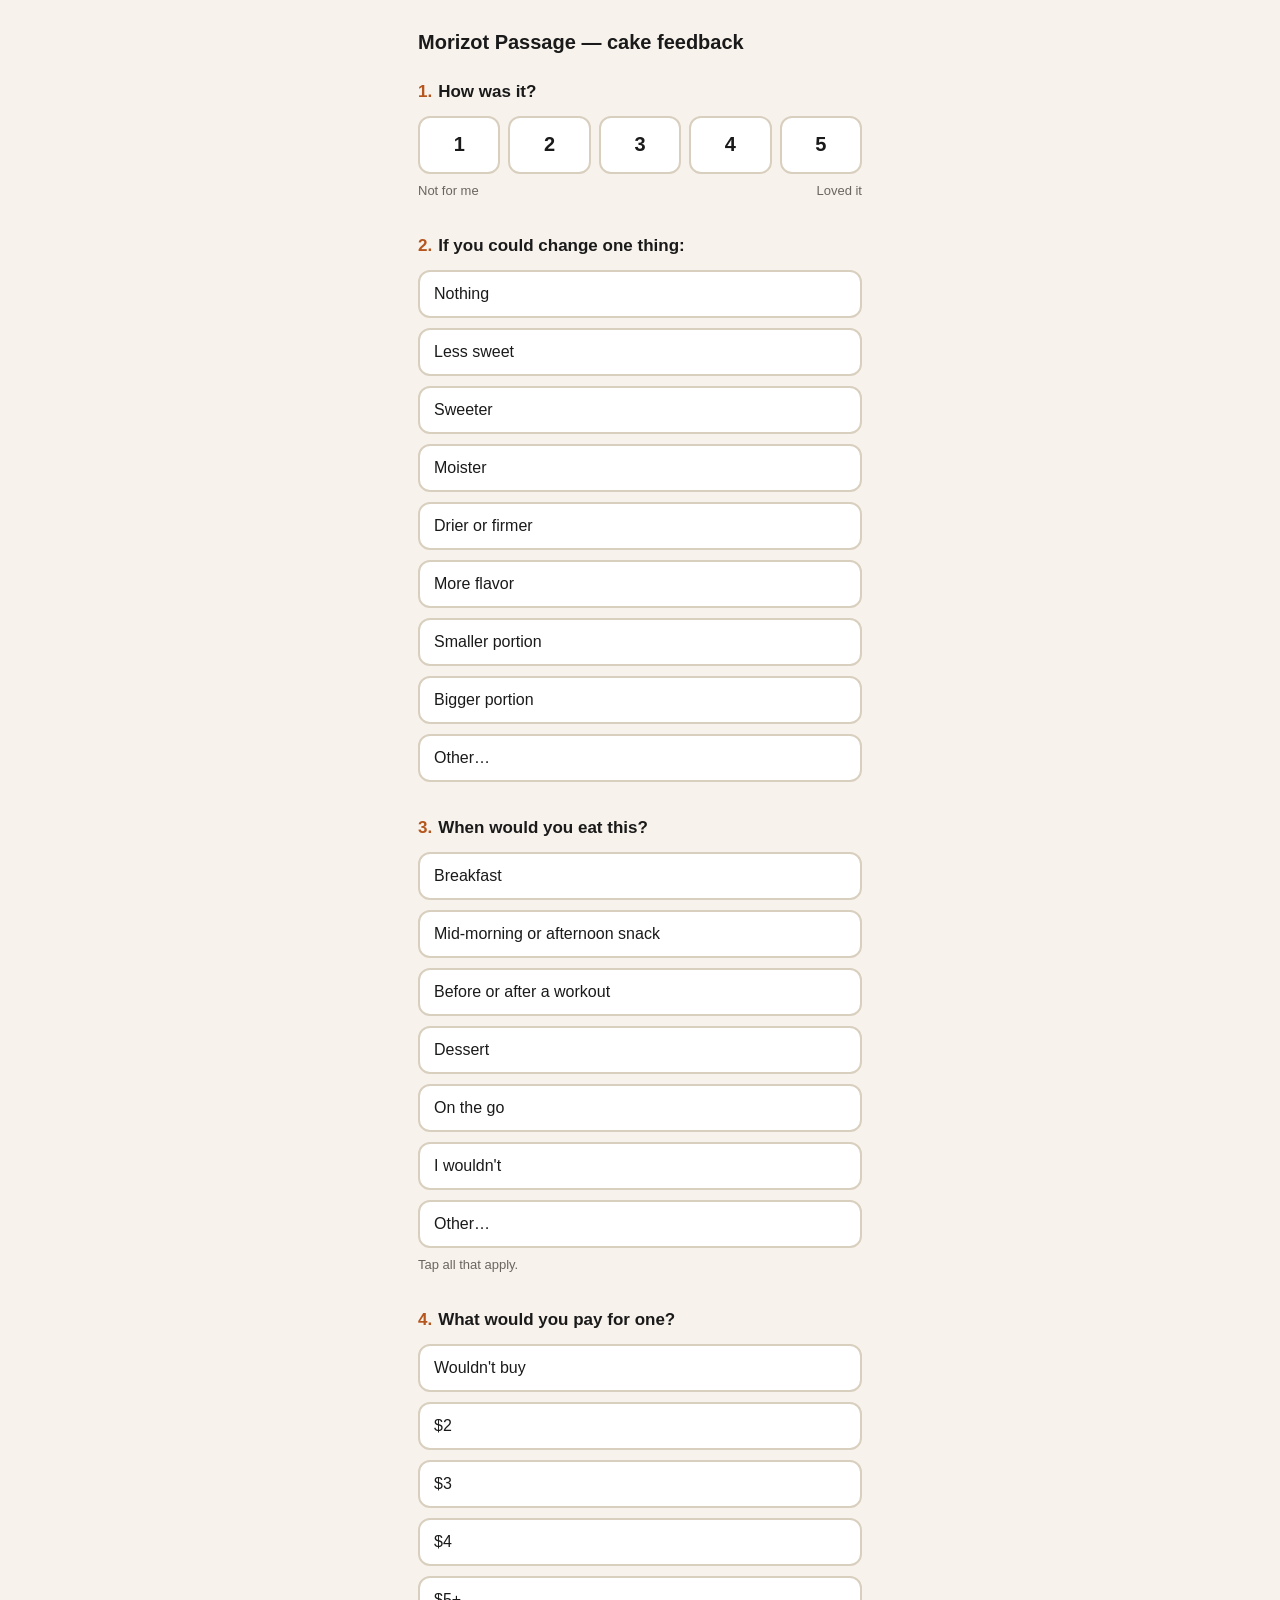
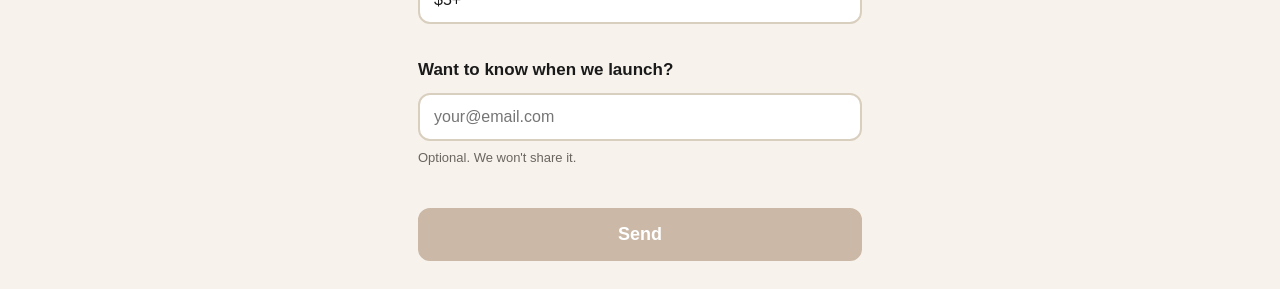
==== cake-feedback/index.html @ 5577934b "Add Morizot Passage cake feedback form (Supabase + Vercel static site) Single-page tap-only sampling" ====
<!doctype html>
<html lang="en">
<head>
<meta charset="utf-8" />
<meta name="viewport" content="width=device-width, initial-scale=1, viewport-fit=cover" />
<meta name="robots" content="noindex" />
<title>Morizot Passage — cake feedback</title>
<style>
  :root {
    --accent: #B5561E;
    --bg: #F7F3EC;
    --text: #1A1A1A;
    --muted: #6b6560;
    --line: #d9cfbf;
    --card: #ffffff;
    --error: #a3271b;
  }
  * { box-sizing: border-box; }
  html, body { margin: 0; padding: 0; }
  body {
    background: var(--bg);
    color: var(--text);
    font-family: -apple-system, BlinkMacSystemFont, "Segoe UI", Roboto, Helvetica, Arial, sans-serif;
    font-size: 17px;
    line-height: 1.4;
    -webkit-text-size-adjust: 100%;
  }
  .wrap {
    max-width: 480px;
    margin: 0 auto;
    padding: 28px 18px calc(28px + env(safe-area-inset-bottom));
  }
  h1 {
    font-size: 20px;
    font-weight: 700;
    margin: 0 0 24px;
  }
  .q { margin: 0 0 34px; }
  .q > .label {
    display: block;
    font-size: 17px;
    font-weight: 700;
    margin: 0 0 12px;
  }
  .hint {
    font-size: 13px;
    color: var(--muted);
    margin: 8px 0 0;
  }
  .missing-msg {
    display: none;
    font-size: 14px;
    color: var(--error);
    font-weight: 600;
    margin: 10px 0 0;
  }
  .q.missing .missing-msg { display: block; }
  .q.missing > .label { color: var(--error); }
  .qnum {
    margin-right: 6px;
    color: var(--accent);
    font-weight: 700;
    font-variant-numeric: tabular-nums;
  }
  .q.missing > .label .qnum { color: var(--error); }

  /* Generic option buttons */
  .opts { display: flex; flex-direction: column; gap: 10px; }
  .opt {
    -webkit-appearance: none;
    appearance: none;
    display: block;
    width: 100%;
    min-height: 48px;
    padding: 12px 14px;
    font-size: 16px;
    font-family: inherit;
    text-align: left;
    color: var(--text);
    background: var(--card);
    border: 2px solid var(--line);
    border-radius: 12px;
    cursor: pointer;
    transition: background-color .12s ease, border-color .12s ease, color .12s ease;
  }
  .opt:disabled {
    opacity: .4;
    cursor: not-allowed;
  }

  /* Rating row */
  .rating-row { display: flex; gap: 8px; }
  .rating-row .opt {
    flex: 1 1 0;
    min-height: 58px;
    text-align: center;
    font-size: 20px;
    font-weight: 700;
    padding: 10px 0;
  }

  /* Selected state — kept last so it beats the layout selectors above */
  .opts .opt[aria-pressed="true"],
  .rating-row .opt[aria-pressed="true"] {
    background: var(--accent);
    border-color: var(--accent);
    color: #fff;
    font-weight: 700;
  }
  .anchors {
    display: flex;
    justify-content: space-between;
    font-size: 13px;
    color: var(--muted);
    margin-top: 8px;
  }

  /* Email */
  .email-field {
    -webkit-appearance: none;
    appearance: none;
    width: 100%;
    min-height: 48px;
    padding: 12px 14px;
    font-size: 16px;
    font-family: inherit;
    color: var(--text);
    background: var(--card);
    border: 2px solid var(--line);
    border-radius: 12px;
  }
  .email-field:focus { outline: 2px solid var(--accent); outline-offset: 1px; }

  /* Free-form "Other" input, revealed when the Other button is selected */
  .other-field {
    -webkit-appearance: none;
    appearance: none;
    width: 100%;
    min-height: 48px;
    margin-top: 10px;
    padding: 12px 14px;
    font-size: 16px;
    font-family: inherit;
    color: var(--text);
    background: var(--card);
    border: 2px solid var(--accent);
    border-radius: 12px;
  }
  .other-field:focus { outline: 2px solid var(--accent); outline-offset: 1px; }
  .other-field[hidden] { display: none; }

  /* Honeypot */
  .hp {
    position: absolute;
    left: -9999px;
    width: 1px;
    height: 1px;
    overflow: hidden;
  }

  /* Send */
  .send {
    -webkit-appearance: none;
    appearance: none;
    width: 100%;
    min-height: 52px;
    margin-top: 6px;
    padding: 14px;
    font-size: 18px;
    font-weight: 700;
    font-family: inherit;
    color: #fff;
    background: var(--accent);
    border: 2px solid var(--accent);
    border-radius: 12px;
    cursor: pointer;
  }
  .send[aria-disabled="true"] {
    background: #cbb8a6;
    border-color: #cbb8a6;
    cursor: not-allowed;
  }
  .form-error {
    display: none;
    margin-top: 14px;
    padding: 12px 14px;
    font-size: 15px;
    color: var(--error);
    background: #fbeae7;
    border: 1px solid #e7c3bd;
    border-radius: 12px;
  }
  .form-error.show { display: block; }

  /* Thank-you */
  #thanks {
    display: none;
    font-size: 20px;
    font-weight: 700;
    padding: 60px 0;
  }
  #thanks.show { display: block; }
  form.hidden { display: none; }
</style>
</head>
<body>
<div class="wrap">
  <h1>Morizot Passage — cake feedback</h1>

  <div id="thanks">Thanks — that helps.</div>

  <form id="form" novalidate>
    <!-- Q1 -->
    <div class="q" id="q-rating" data-q="1">
      <span class="label"><span class="qnum">1.</span>How was it?</span>
      <div class="rating-row" role="group" aria-label="How was it? 1 to 5">
        <button type="button" class="opt" data-value="1" aria-pressed="false">1</button>
        <button type="button" class="opt" data-value="2" aria-pressed="false">2</button>
        <button type="button" class="opt" data-value="3" aria-pressed="false">3</button>
        <button type="button" class="opt" data-value="4" aria-pressed="false">4</button>
        <button type="button" class="opt" data-value="5" aria-pressed="false">5</button>
      </div>
      <div class="anchors"><span>Not for me</span><span>Loved it</span></div>
      <p class="missing-msg">Tap a number from 1 to 5.</p>
    </div>

    <!-- Q2 -->
    <div class="q" id="q-change" data-q="2">
      <span class="label"><span class="qnum">2.</span>If you could change one thing:</span>
      <div class="opts" role="group" aria-label="If you could change one thing">
        <button type="button" class="opt" data-value="Nothing" aria-pressed="false">Nothing</button>
        <button type="button" class="opt" data-value="Less sweet" aria-pressed="false">Less sweet</button>
        <button type="button" class="opt" data-value="Sweeter" aria-pressed="false">Sweeter</button>
        <button type="button" class="opt" data-value="Moister" aria-pressed="false">Moister</button>
        <button type="button" class="opt" data-value="Drier or firmer" aria-pressed="false">Drier or firmer</button>
        <button type="button" class="opt" data-value="More flavor" aria-pressed="false">More flavor</button>
        <button type="button" class="opt" data-value="Smaller portion" aria-pressed="false">Smaller portion</button>
        <button type="button" class="opt" data-value="Bigger portion" aria-pressed="false">Bigger portion</button>
        <button type="button" class="opt" data-other="true" aria-pressed="false">Other…</button>
      </div>
      <input class="other-field" id="change-other" type="text" hidden
             maxlength="80" autocomplete="off" autocapitalize="sentences"
             placeholder="Tell us what you'd change"
             aria-label="Other — what one thing would you change?" />
      <p class="missing-msg">Pick one option, or type your own.</p>
    </div>

    <!-- Q3 -->
    <div class="q" id="q-occasions" data-q="3">
      <span class="label"><span class="qnum">3.</span>When would you eat this?</span>
      <div class="opts" role="group" aria-label="When would you eat this? Select all that apply">
        <button type="button" class="opt" data-value="Breakfast" aria-pressed="false">Breakfast</button>
        <button type="button" class="opt" data-value="Mid-morning or afternoon snack" aria-pressed="false">Mid-morning or afternoon snack</button>
        <button type="button" class="opt" data-value="Before or after a workout" aria-pressed="false">Before or after a workout</button>
        <button type="button" class="opt" data-value="Dessert" aria-pressed="false">Dessert</button>
        <button type="button" class="opt" data-value="On the go" aria-pressed="false">On the go</button>
        <button type="button" class="opt" data-value="I wouldn't" aria-pressed="false" data-exclusive="true">I wouldn't</button>
        <button type="button" class="opt" data-other="true" aria-pressed="false">Other…</button>
      </div>
      <input class="other-field" id="occ-other" type="text" hidden
             maxlength="80" autocomplete="off" autocapitalize="sentences"
             placeholder="When else would you eat this?"
             aria-label="Other — when would you eat this?" />
      <p class="hint">Tap all that apply.</p>
      <p class="missing-msg">Pick at least one, or type your own.</p>
    </div>

    <!-- Q4 -->
    <div class="q" id="q-price" data-q="4">
      <span class="label"><span class="qnum">4.</span>What would you pay for one?</span>
      <div class="opts" role="group" aria-label="What would you pay for one?">
        <button type="button" class="opt" data-value="Wouldn't buy" aria-pressed="false">Wouldn't buy</button>
        <button type="button" class="opt" data-value="$2" aria-pressed="false">$2</button>
        <button type="button" class="opt" data-value="$3" aria-pressed="false">$3</button>
        <button type="button" class="opt" data-value="$4" aria-pressed="false">$4</button>
        <button type="button" class="opt" data-value="$5+" aria-pressed="false">$5+</button>
      </div>
      <p class="missing-msg">Pick one option.</p>
    </div>

    <!-- Optional email -->
    <div class="q" id="q-email">
      <label class="label" for="email">Want to know when we launch?</label>
      <input class="email-field" type="email" id="email" name="email"
             inputmode="email" autocomplete="email"
             autocapitalize="off" autocorrect="off" spellcheck="false"
             placeholder="your@email.com" />
      <p class="hint">Optional. We won't share it.</p>
      <p class="missing-msg" id="email-msg">That doesn't look like an email address.</p>
    </div>

    <!-- Honeypot: humans never see or fill this -->
    <div class="hp" aria-hidden="true">
      <label for="website">Leave this field empty</label>
      <input type="text" id="website" name="website" tabindex="-1" autocomplete="off" />
    </div>

    <button type="submit" class="send" id="send" aria-disabled="true">Send</button>
    <div class="form-error" id="form-error"></div>
  </form>
</div>

<script type="module">
  import { createClient } from 'https://esm.sh/@supabase/supabase-js@2';

  /* ─────────────────────────────────────────────────────────────
     FILL THESE IN — from Supabase → Project Settings → API
     ───────────────────────────────────────────────────────────── */
  const SUPABASE_URL = 'YOUR_SUPABASE_PROJECT_URL';   // e.g. https://abcdefgh.supabase.co
  const SUPABASE_ANON_KEY = 'YOUR_SUPABASE_ANON_KEY';
  /* ───────────────────────────────────────────────────────────── */

  const DONE_KEY = 'morizot_cake_feedback_done';

  // Build the client lazily so a missing/typo'd URL can't break the form itself.
  let _client = null;
  function getClient() {
    if (!_client) _client = createClient(SUPABASE_URL, SUPABASE_ANON_KEY);
    return _client;
  }

  const form = document.getElementById('form');
  const thanks = document.getElementById('thanks');
  const sendBtn = document.getElementById('send');
  const formError = document.getElementById('form-error');
  const emailInput = document.getElementById('email');
  const emailQ = document.getElementById('q-email');

  // Source tag from ?src=... (attribute a response to a QR/location)
  const source = (new URLSearchParams(location.search).get('src') || 'unknown').trim() || 'unknown';

  const state = { rating: null, change_one_thing: null, occasions: [], price: null };

  function showThanks() {
    form.classList.add('hidden');
    thanks.classList.add('show');
  }

  // Already submitted on this phone → show thank-you straight away
  try {
    if (localStorage.getItem(DONE_KEY) === '1') showThanks();
  } catch (e) { /* localStorage unavailable — fall through to the form */ }

  const EMAIL_RE = /^[^\s@]+@[^\s@]+\.[^\s@]+$/;
  function emailValid() {
    const v = emailInput.value.trim();
    return v === '' || EMAIL_RE.test(v);
  }

  function isComplete() {
    return state.rating !== null
      && state.change_one_thing !== null
      && state.occasions.length > 0
      && state.price !== null
      && emailValid();
  }

  function refreshSendState() {
    sendBtn.setAttribute('aria-disabled', isComplete() ? 'false' : 'true');
  }

  function clearMissing(qEl) {
    if (qEl) qEl.classList.remove('missing');
  }

  // ── Q1: rating (single select) ────────────────────────────────
  const ratingBtns = [...document.querySelectorAll('#q-rating .opt')];
  ratingBtns.forEach(btn => {
    btn.addEventListener('click', () => {
      state.rating = Number(btn.dataset.value);
      ratingBtns.forEach(b => b.setAttribute('aria-pressed', String(b === btn)));
      clearMissing(document.getElementById('q-rating'));
      refreshSendState();
    });
  });

  // ── Q2: change one thing (single select, with free-form "Other") ─
  const changeQ = document.getElementById('q-change');
  const changeBtns = [...document.querySelectorAll('#q-change .opt')];
  const changeOtherBtn = changeBtns.find(b => b.dataset.other === 'true');
  const changeOtherInput = document.getElementById('change-other');

  function syncChange() {
    const otherActive = changeOtherBtn.getAttribute('aria-pressed') === 'true';
    changeOtherInput.hidden = !otherActive;
    if (otherActive) {
      const t = changeOtherInput.value.trim();
      state.change_one_thing = t === '' ? null : t;
    } else {
      const picked = changeBtns.find(b => b !== changeOtherBtn && b.getAttribute('aria-pressed') === 'true');
      state.change_one_thing = picked ? picked.dataset.value : null;
    }
    clearMissing(changeQ);
    refreshSendState();
  }

  changeBtns.forEach(btn => {
    btn.addEventListener('click', () => {
      changeBtns.forEach(b => b.setAttribute('aria-pressed', String(b === btn)));
      syncChange();
      if (btn === changeOtherBtn) changeOtherInput.focus();
    });
  });
  changeOtherInput.addEventListener('input', syncChange);

  // ── Q3: occasions (multi select, exclusive "I wouldn't", free-form "Other") ─
  const occQ = document.getElementById('q-occasions');
  const occBtns = [...document.querySelectorAll('#q-occasions .opt')];
  const exclusiveBtn = occBtns.find(b => b.dataset.exclusive === 'true');
  const occOtherBtn = occBtns.find(b => b.dataset.other === 'true');
  const occOtherInput = document.getElementById('occ-other');
  const normalOccBtns = occBtns.filter(b => b.dataset.exclusive !== 'true');

  function syncOccasions() {
    const otherActive = occOtherBtn.getAttribute('aria-pressed') === 'true';
    occOtherInput.hidden = !otherActive;
    const vals = occBtns
      .filter(b => b !== occOtherBtn && b !== exclusiveBtn && b.getAttribute('aria-pressed') === 'true')
      .map(b => b.dataset.value);
    if (exclusiveBtn.getAttribute('aria-pressed') === 'true') vals.push(exclusiveBtn.dataset.value);
    if (otherActive) {
      const t = occOtherInput.value.trim();
      if (t !== '') vals.push(t);
    }
    state.occasions = vals;
    clearMissing(occQ);
    refreshSendState();
  }

  occBtns.forEach(btn => {
    btn.addEventListener('click', () => {
      const nowPressed = btn.getAttribute('aria-pressed') !== 'true';
      btn.setAttribute('aria-pressed', String(nowPressed));

      if (btn === exclusiveBtn) {
        if (nowPressed) {
          // "I wouldn't" selected → clear + disable every other option
          normalOccBtns.forEach(b => {
            b.setAttribute('aria-pressed', 'false');
            b.disabled = true;
          });
          occOtherInput.value = '';
        } else {
          normalOccBtns.forEach(b => { b.disabled = false; });
        }
      } else if (nowPressed) {
        // Any normal option selected → clear "I wouldn't"
        exclusiveBtn.setAttribute('aria-pressed', 'false');
      }
      syncOccasions();
      if (btn === occOtherBtn && nowPressed) occOtherInput.focus();
    });
  });
  occOtherInput.addEventListener('input', syncOccasions);

  // ── Q4: price (single select) ────────────────────────────────
  const priceBtns = [...document.querySelectorAll('#q-price .opt')];
  priceBtns.forEach(btn => {
    btn.addEventListener('click', () => {
      state.price = btn.dataset.value;
      priceBtns.forEach(b => b.setAttribute('aria-pressed', String(b === btn)));
      clearMissing(document.getElementById('q-price'));
      refreshSendState();
    });
  });

  // ── Email ────────────────────────────────────────────────────
  emailInput.addEventListener('input', () => {
    if (emailValid()) emailQ.classList.remove('missing');
    refreshSendState();
  });

  // ── Tapping "Send" while incomplete: point at what's missing ──
  function firstMissing() {
    if (state.rating === null) return 'q-rating';
    if (state.change_one_thing === null) return 'q-change';
    if (state.occasions.length === 0) return 'q-occasions';
    if (state.price === null) return 'q-price';
    if (!emailValid()) return 'q-email';
    return null;
  }

  function flagIncomplete() {
    const id = firstMissing();
    if (!id) return;
    const el = document.getElementById(id);
    el.classList.add('missing');
    el.scrollIntoView({ behavior: 'smooth', block: 'center' });
  }

  form.addEventListener('submit', async (e) => {
    e.preventDefault();
    formError.classList.remove('show');

    // Honeypot filled → silently pretend success, insert nothing
    if (document.getElementById('website').value.trim() !== '') {
      try { localStorage.setItem(DONE_KEY, '1'); } catch (err) {}
      showThanks();
      return;
    }

    if (!isComplete()) {
      flagIncomplete();
      return;
    }

    sendBtn.setAttribute('aria-disabled', 'true');
    sendBtn.textContent = 'Sending…';

    const email = emailInput.value.trim();
    const row = {
      rating: state.rating,
      change_one_thing: state.change_one_thing,
      occasions: state.occasions,
      price: state.price,
      email: email === '' ? null : email,
      source,
      user_agent: navigator.userAgent
    };

    let error;
    try {
      ({ error } = await getClient().from('cake_feedback').insert(row));
    } catch (err) {
      error = err;
    }

    if (error) {
      formError.textContent = "Couldn't send that — check your connection and tap Send again.";
      formError.classList.add('show');
      sendBtn.textContent = 'Send';
      refreshSendState(); // answers are untouched; re-enable if still complete
      return;
    }

    try { localStorage.setItem(DONE_KEY, '1'); } catch (err) {}
    showThanks();
  });

  refreshSendState();
</script>
</body>
</html>
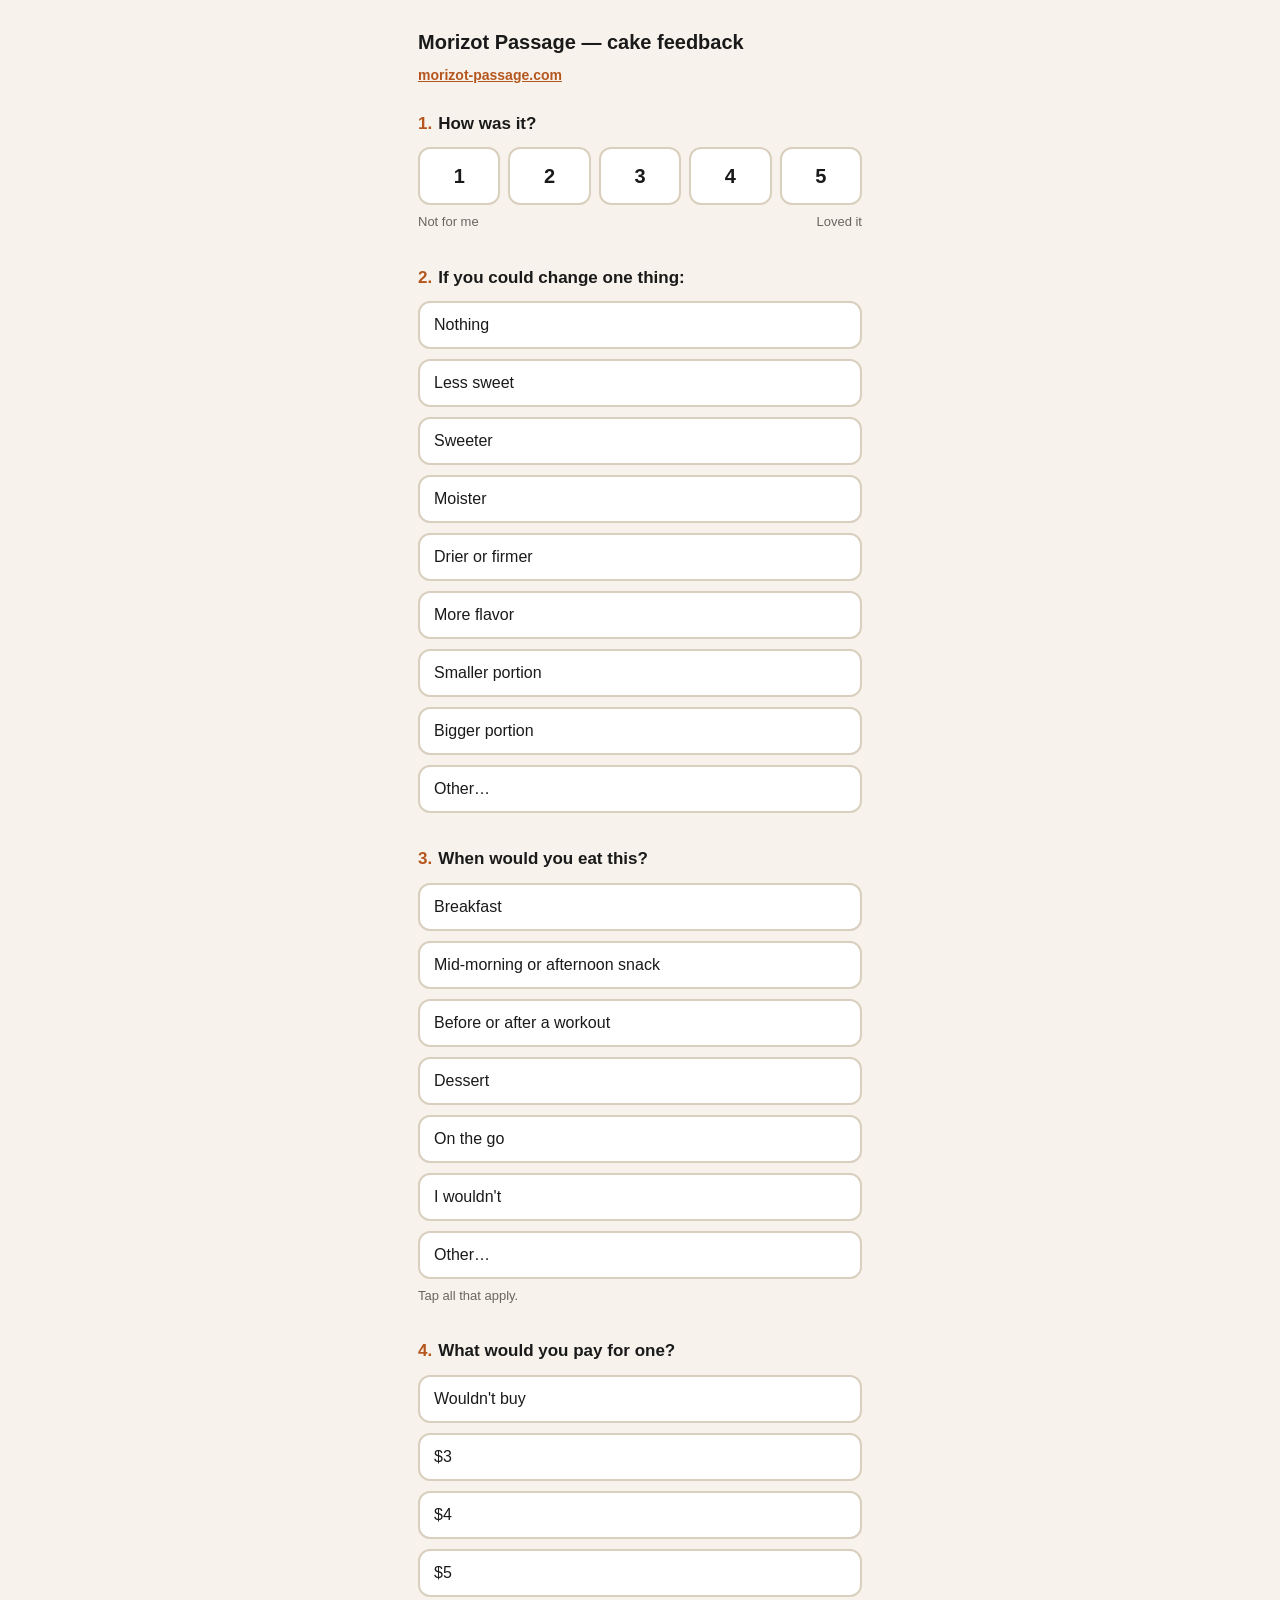
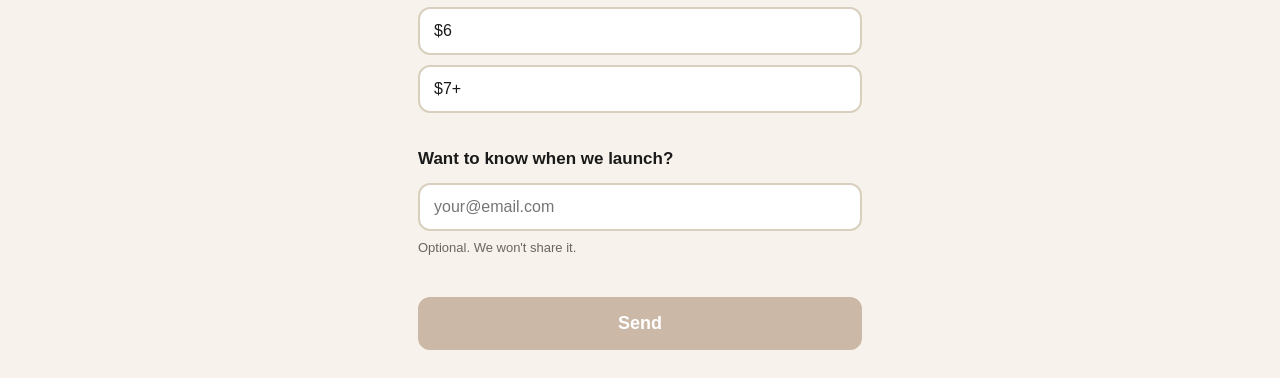
==== commit a3101745: "Cake feedback: price ladder $3–$7+, add morizot-passage.com links" ====
--- a/cake-feedback/index.html
+++ b/cake-feedback/index.html
@@ -192,22 +192,46 @@
   }
   .form-error.show { display: block; }
 
+  /* Website link under the title */
+  .site-link {
+    margin: -14px 0 26px;
+    font-size: 14px;
+  }
+  .site-link a {
+    color: var(--accent);
+    font-weight: 600;
+  }
+
   /* Thank-you */
   #thanks {
     display: none;
+    padding: 60px 0;
+  }
+  #thanks.show { display: block; }
+  #thanks .thanks-msg {
+    margin: 0;
     font-size: 20px;
     font-weight: 700;
-    padding: 60px 0;
-  }
-  #thanks.show { display: block; }
+  }
+  #thanks a {
+    display: inline-block;
+    margin-top: 16px;
+    color: var(--accent);
+    font-weight: 600;
+    font-size: 16px;
+  }
   form.hidden { display: none; }
 </style>
 </head>
 <body>
 <div class="wrap">
   <h1>Morizot Passage — cake feedback</h1>
-
-  <div id="thanks">Thanks — that helps.</div>
+  <p class="site-link"><a href="https://www.morizot-passage.com/" target="_blank" rel="noopener noreferrer">morizot-passage.com</a></p>
+
+  <div id="thanks">
+    <p class="thanks-msg">Thanks — that helps.</p>
+    <a href="https://www.morizot-passage.com/" target="_blank" rel="noopener noreferrer">Learn more at Morizot Passage</a>
+  </div>
 
   <form id="form" novalidate>
     <!-- Q1 -->
@@ -270,10 +294,11 @@
       <span class="label"><span class="qnum">4.</span>What would you pay for one?</span>
       <div class="opts" role="group" aria-label="What would you pay for one?">
         <button type="button" class="opt" data-value="Wouldn't buy" aria-pressed="false">Wouldn't buy</button>
-        <button type="button" class="opt" data-value="$2" aria-pressed="false">$2</button>
         <button type="button" class="opt" data-value="$3" aria-pressed="false">$3</button>
         <button type="button" class="opt" data-value="$4" aria-pressed="false">$4</button>
-        <button type="button" class="opt" data-value="$5+" aria-pressed="false">$5+</button>
+        <button type="button" class="opt" data-value="$5" aria-pressed="false">$5</button>
+        <button type="button" class="opt" data-value="$6" aria-pressed="false">$6</button>
+        <button type="button" class="opt" data-value="$7+" aria-pressed="false">$7+</button>
       </div>
       <p class="missing-msg">Pick one option.</p>
     </div>
@@ -306,8 +331,8 @@
   /* ─────────────────────────────────────────────────────────────
      FILL THESE IN — from Supabase → Project Settings → API
      ───────────────────────────────────────────────────────────── */
-  const SUPABASE_URL = 'YOUR_SUPABASE_PROJECT_URL';   // e.g. https://abcdefgh.supabase.co
-  const SUPABASE_ANON_KEY = 'YOUR_SUPABASE_ANON_KEY';
+  const SUPABASE_URL = 'https://wootkprvnxkdvcwncwil.supabase.co';
+  const SUPABASE_ANON_KEY = 'sb_publishable_E0YJoQnlDPQiyE_IL7UjLw_Z3pt7NuM';
   /* ───────────────────────────────────────────────────────────── */
 
   const DONE_KEY = 'morizot_cake_feedback_done';
